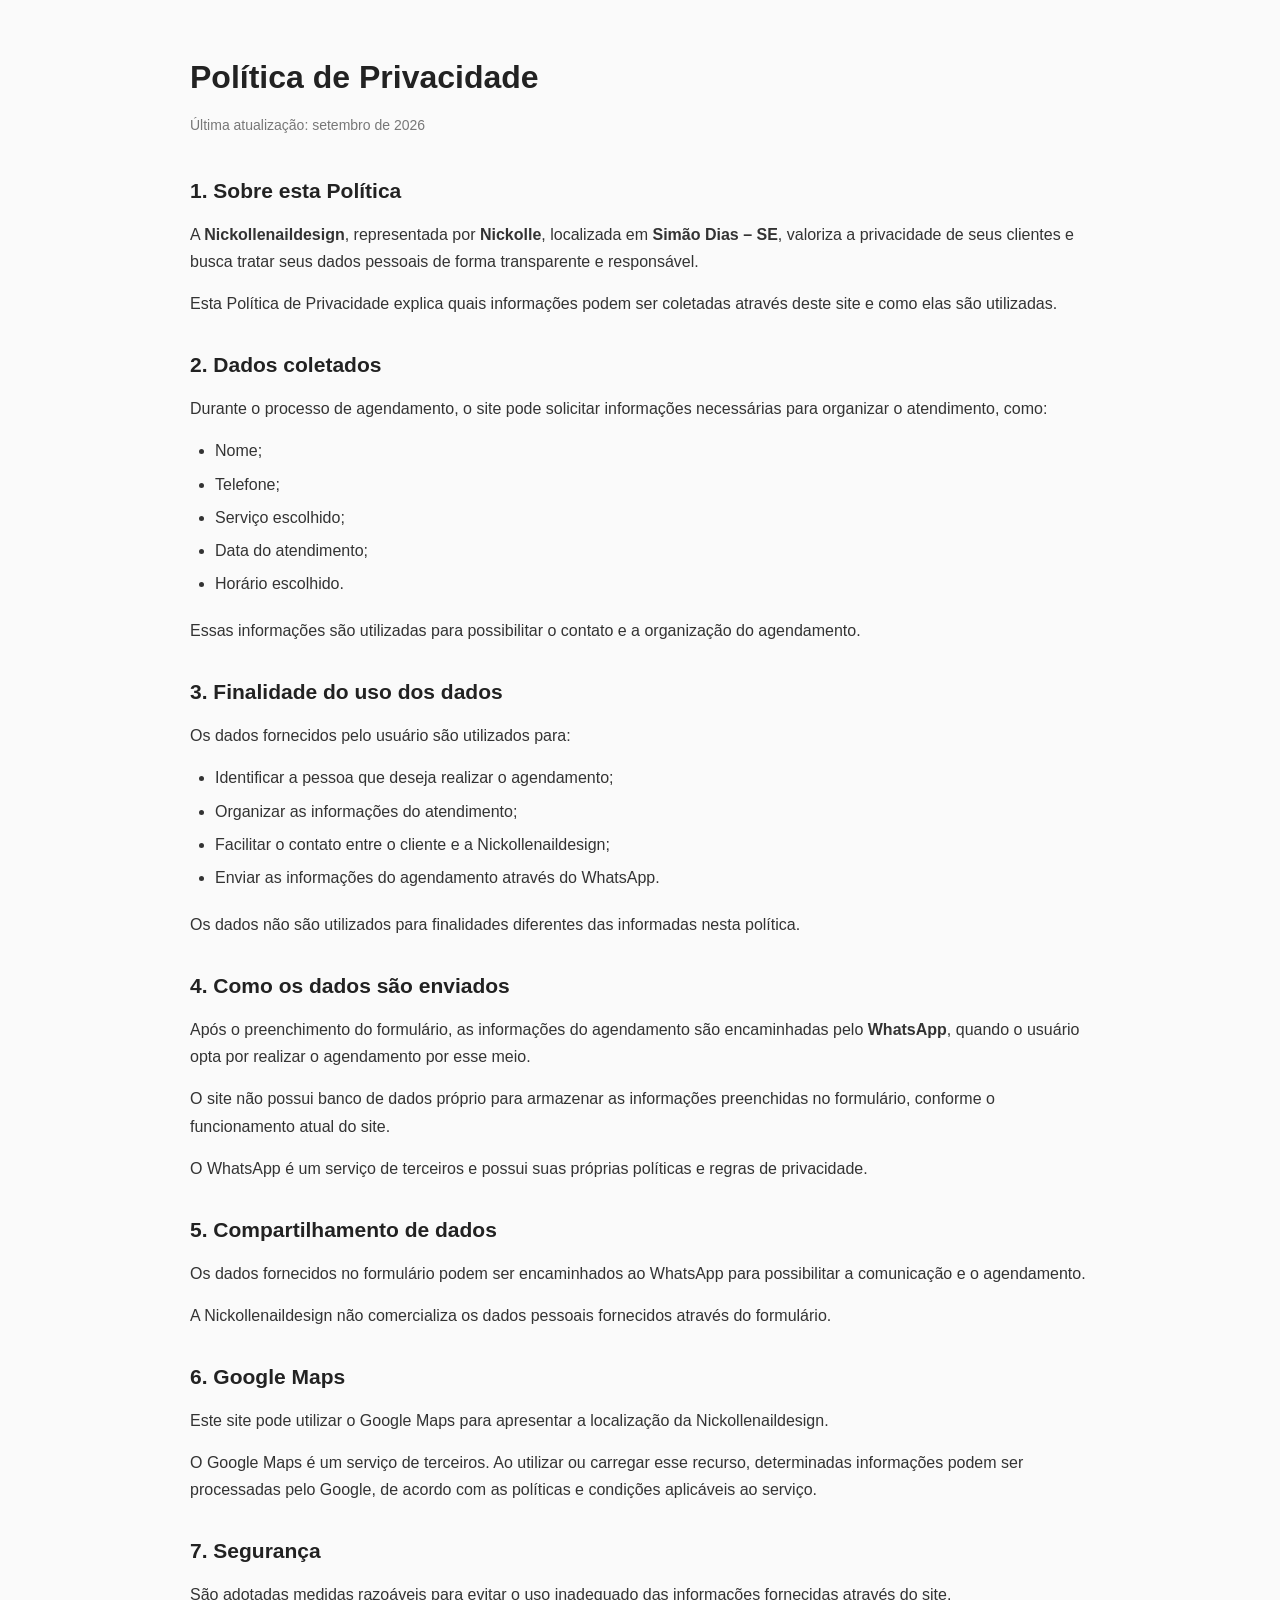
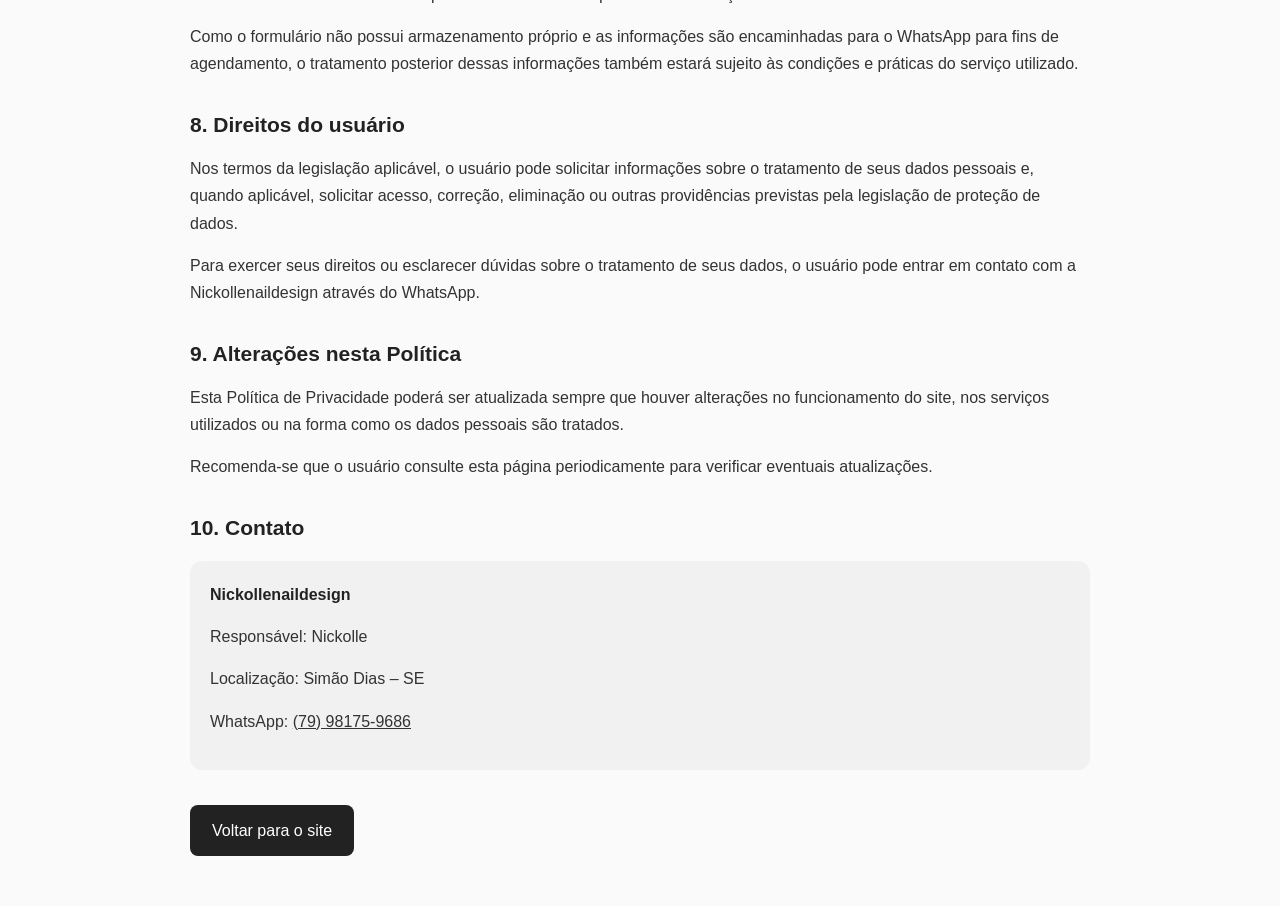
==== politica-privacidade.html @ 77897726 "politica de privacidade" ====
<!doctype html>
<html lang="pt-BR">
  <head>
    <meta charset="UTF-8" />
    <meta name="viewport" content="width=device-width, initial-scale=1.0" />

    <title>Política de Privacidade | Nickollenaildesign</title>

    <style>
      * {
        margin: 0;
        padding: 0;
        box-sizing: border-box;
      }

      body {
        font-family: Arial, sans-serif;
        background: #fafafa;
        color: #333;
        line-height: 1.7;
      }

      .container {
        width: min(900px, 90%);
        margin: 0 auto;
        padding: 50px 0;
      }

      h1 {
        font-size: 32px;
        margin-bottom: 10px;
        color: #222;
      }

      .update {
        color: #777;
        font-size: 14px;
        margin-bottom: 35px;
      }

      h2 {
        font-size: 21px;
        margin-top: 30px;
        margin-bottom: 12px;
        color: #222;
      }

      p {
        margin-bottom: 15px;
      }

      ul {
        margin: 10px 0 20px 25px;
      }

      li {
        margin-bottom: 6px;
      }

      .contact {
        background: #f1f1f1;
        padding: 20px;
        border-radius: 12px;
        margin-top: 15px;
      }

      .contact strong {
        color: #222;
      }

      a {
        color: inherit;
        text-decoration: underline;
      }

      .back-button {
        display: inline-block;
        margin-top: 35px;
        padding: 12px 22px;
        background: #222;
        color: white;
        text-decoration: none;
        border-radius: 8px;
      }

      .back-button:hover {
        opacity: 0.85;
      }

      @media (max-width: 600px) {
        .container {
          width: 90%;
          padding: 35px 0;
        }

        h1 {
          font-size: 26px;
        }

        h2 {
          font-size: 19px;
        }
      }
    </style>
  </head>

  <body>
    <main class="container">
      <h1>Política de Privacidade</h1>

      <p class="update">Última atualização: setembro de 2026</p>

      <h2>1. Sobre esta Política</h2>

      <p>
        A <strong>Nickollenaildesign</strong>, representada por
        <strong>Nickolle</strong>, localizada em
        <strong>Simão Dias – SE</strong>, valoriza a privacidade de seus
        clientes e busca tratar seus dados pessoais de forma transparente e
        responsável.
      </p>

      <p>
        Esta Política de Privacidade explica quais informações podem ser
        coletadas através deste site e como elas são utilizadas.
      </p>

      <h2>2. Dados coletados</h2>

      <p>
        Durante o processo de agendamento, o site pode solicitar informações
        necessárias para organizar o atendimento, como:
      </p>

      <ul>
        <li>Nome;</li>
        <li>Telefone;</li>
        <li>Serviço escolhido;</li>
        <li>Data do atendimento;</li>
        <li>Horário escolhido.</li>
      </ul>

      <p>
        Essas informações são utilizadas para possibilitar o contato e a
        organização do agendamento.
      </p>

      <h2>3. Finalidade do uso dos dados</h2>

      <p>Os dados fornecidos pelo usuário são utilizados para:</p>

      <ul>
        <li>Identificar a pessoa que deseja realizar o agendamento;</li>

        <li>Organizar as informações do atendimento;</li>

        <li>Facilitar o contato entre o cliente e a Nickollenaildesign;</li>

        <li>Enviar as informações do agendamento através do WhatsApp.</li>
      </ul>

      <p>
        Os dados não são utilizados para finalidades diferentes das informadas
        nesta política.
      </p>

      <h2>4. Como os dados são enviados</h2>

      <p>
        Após o preenchimento do formulário, as informações do agendamento são
        encaminhadas pelo
        <strong>WhatsApp</strong>, quando o usuário opta por realizar o
        agendamento por esse meio.
      </p>

      <p>
        O site não possui banco de dados próprio para armazenar as informações
        preenchidas no formulário, conforme o funcionamento atual do site.
      </p>

      <p>
        O WhatsApp é um serviço de terceiros e possui suas próprias políticas e
        regras de privacidade.
      </p>

      <h2>5. Compartilhamento de dados</h2>

      <p>
        Os dados fornecidos no formulário podem ser encaminhados ao WhatsApp
        para possibilitar a comunicação e o agendamento.
      </p>

      <p>
        A Nickollenaildesign não comercializa os dados pessoais fornecidos
        através do formulário.
      </p>

      <h2>6. Google Maps</h2>

      <p>
        Este site pode utilizar o Google Maps para apresentar a localização da
        Nickollenaildesign.
      </p>

      <p>
        O Google Maps é um serviço de terceiros. Ao utilizar ou carregar esse
        recurso, determinadas informações podem ser processadas pelo Google, de
        acordo com as políticas e condições aplicáveis ao serviço.
      </p>

      <h2>7. Segurança</h2>

      <p>
        São adotadas medidas razoáveis para evitar o uso inadequado das
        informações fornecidas através do site.
      </p>

      <p>
        Como o formulário não possui armazenamento próprio e as informações são
        encaminhadas para o WhatsApp para fins de agendamento, o tratamento
        posterior dessas informações também estará sujeito às condições e
        práticas do serviço utilizado.
      </p>

      <h2>8. Direitos do usuário</h2>

      <p>
        Nos termos da legislação aplicável, o usuário pode solicitar informações
        sobre o tratamento de seus dados pessoais e, quando aplicável, solicitar
        acesso, correção, eliminação ou outras providências previstas pela
        legislação de proteção de dados.
      </p>

      <p>
        Para exercer seus direitos ou esclarecer dúvidas sobre o tratamento de
        seus dados, o usuário pode entrar em contato com a Nickollenaildesign
        através do WhatsApp.
      </p>

      <h2>9. Alterações nesta Política</h2>

      <p>
        Esta Política de Privacidade poderá ser atualizada sempre que houver
        alterações no funcionamento do site, nos serviços utilizados ou na forma
        como os dados pessoais são tratados.
      </p>

      <p>
        Recomenda-se que o usuário consulte esta página periodicamente para
        verificar eventuais atualizações.
      </p>

      <h2>10. Contato</h2>

      <div class="contact">
        <p>
          <strong>Nickollenaildesign</strong>
        </p>

        <p>Responsável: Nickolle</p>

        <p>Localização: Simão Dias – SE</p>

        <p>
          WhatsApp:
          <a
            href="https://wa.me/5579981759686"
            target="_blank"
            rel="noopener noreferrer"
          >
            (79) 98175-9686
          </a>
        </p>
      </div>

      <a href="index.html" class="back-button"> Voltar para o site </a>
    </main>
  </body>
</html>
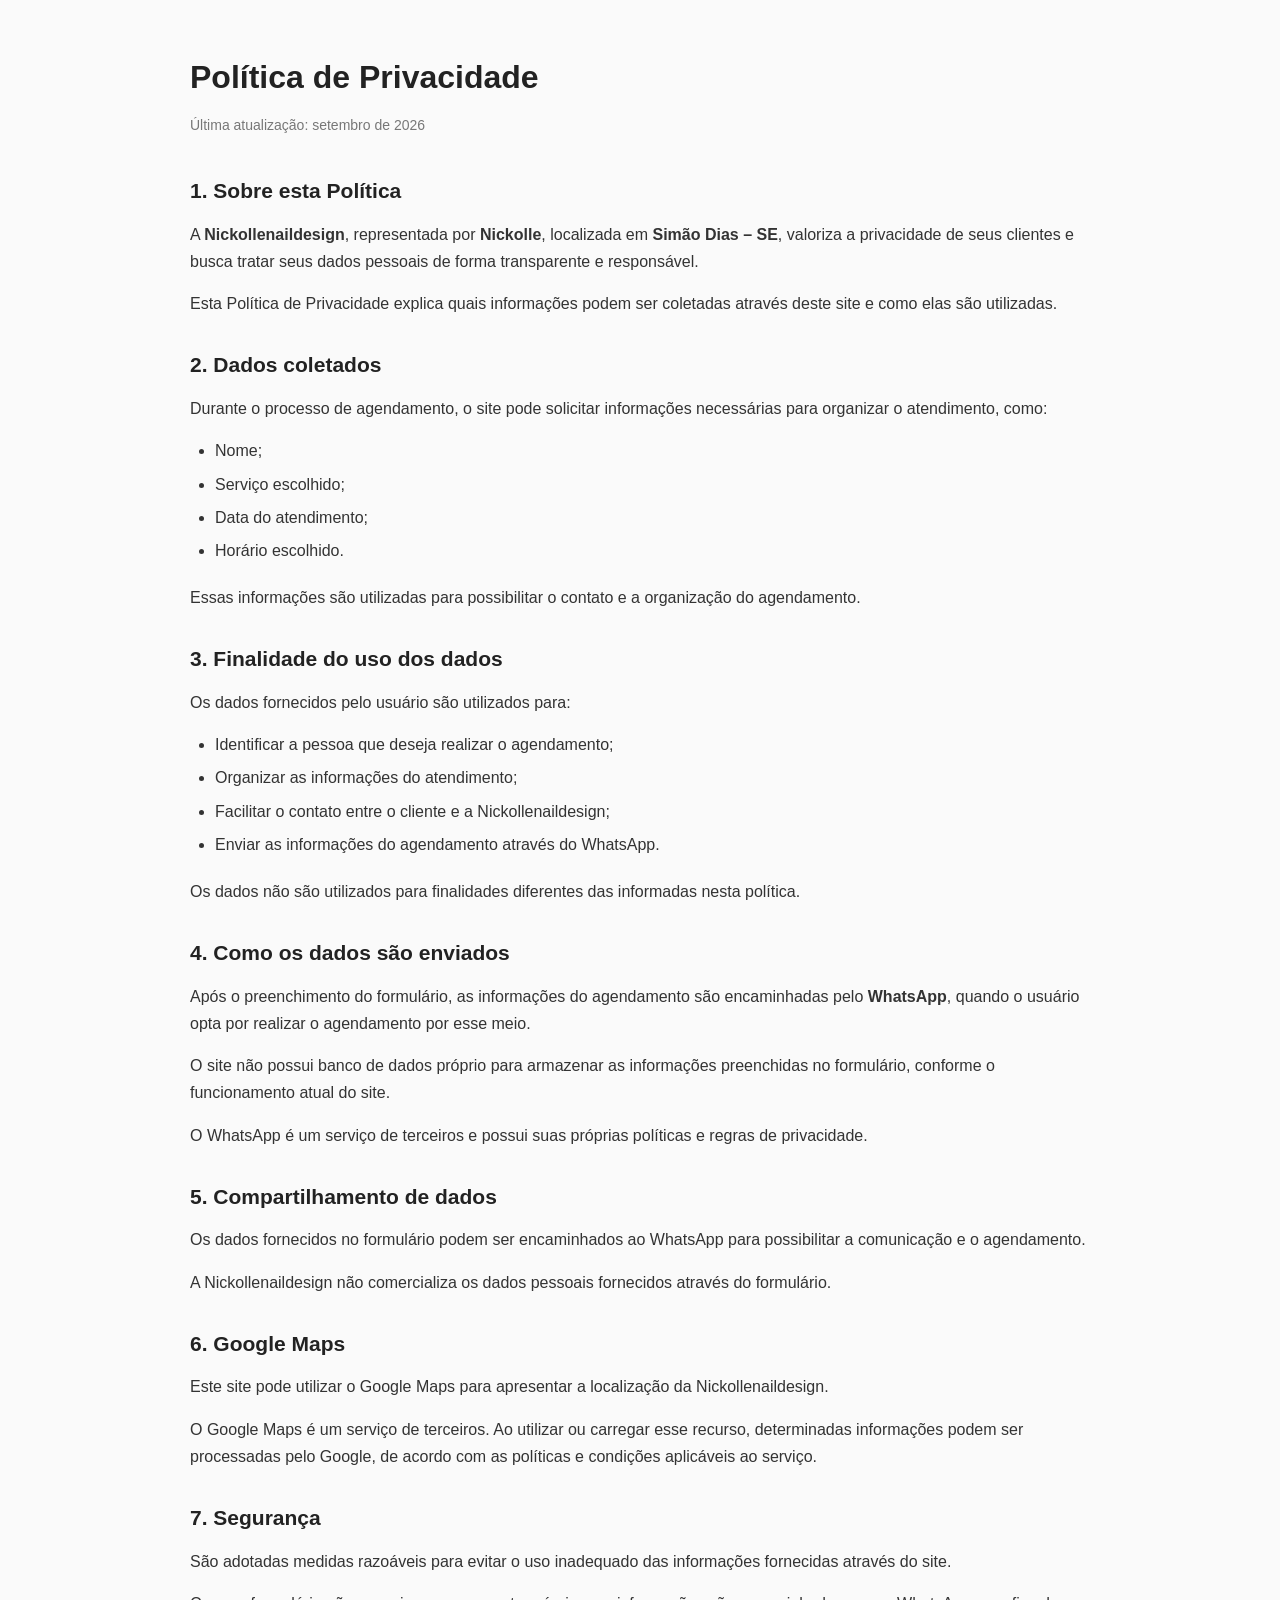
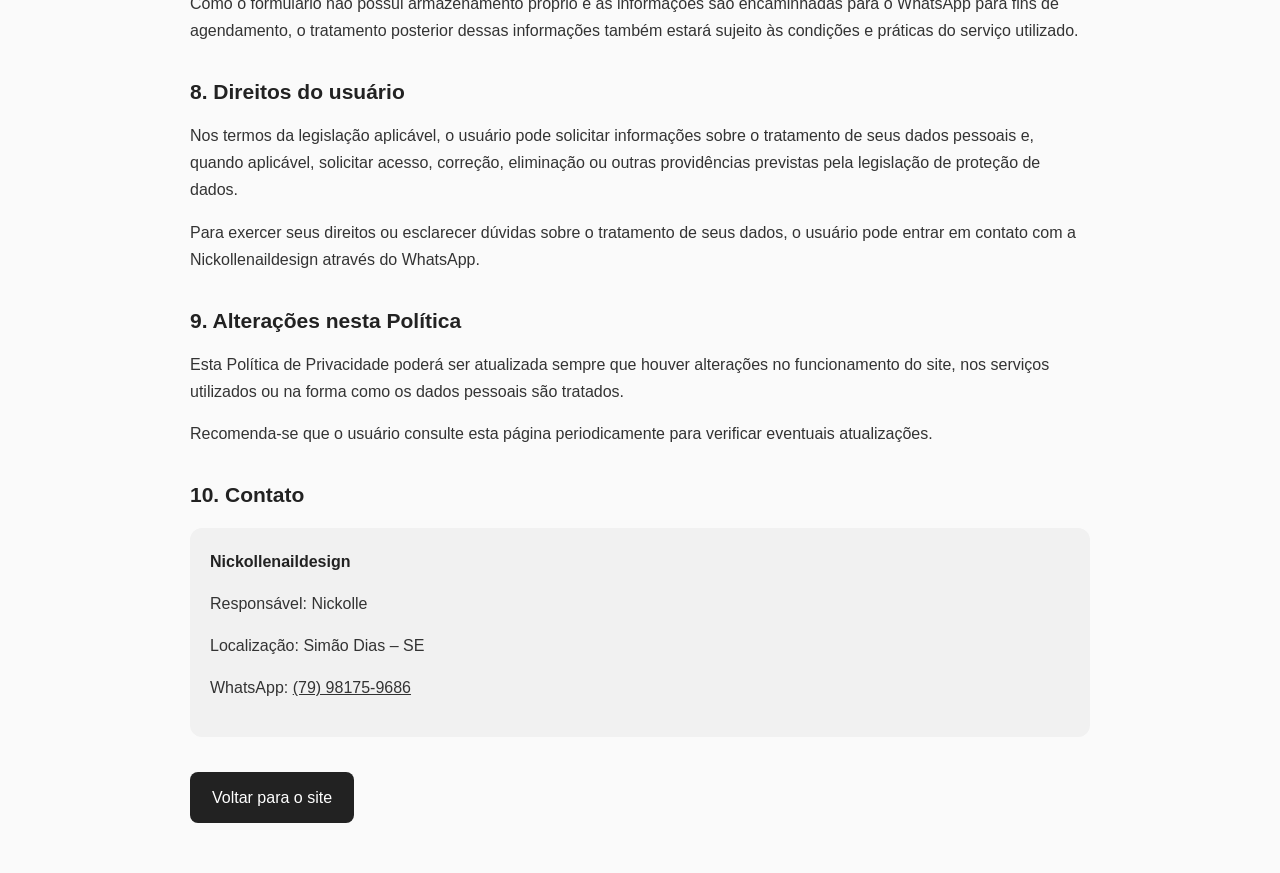
==== commit 4f699cca: "politica de privacidade" ====
--- a/politica-privacidade.html
+++ b/politica-privacidade.html
@@ -134,7 +134,6 @@
 
       <ul>
         <li>Nome;</li>
-        <li>Telefone;</li>
         <li>Serviço escolhido;</li>
         <li>Data do atendimento;</li>
         <li>Horário escolhido.</li>
